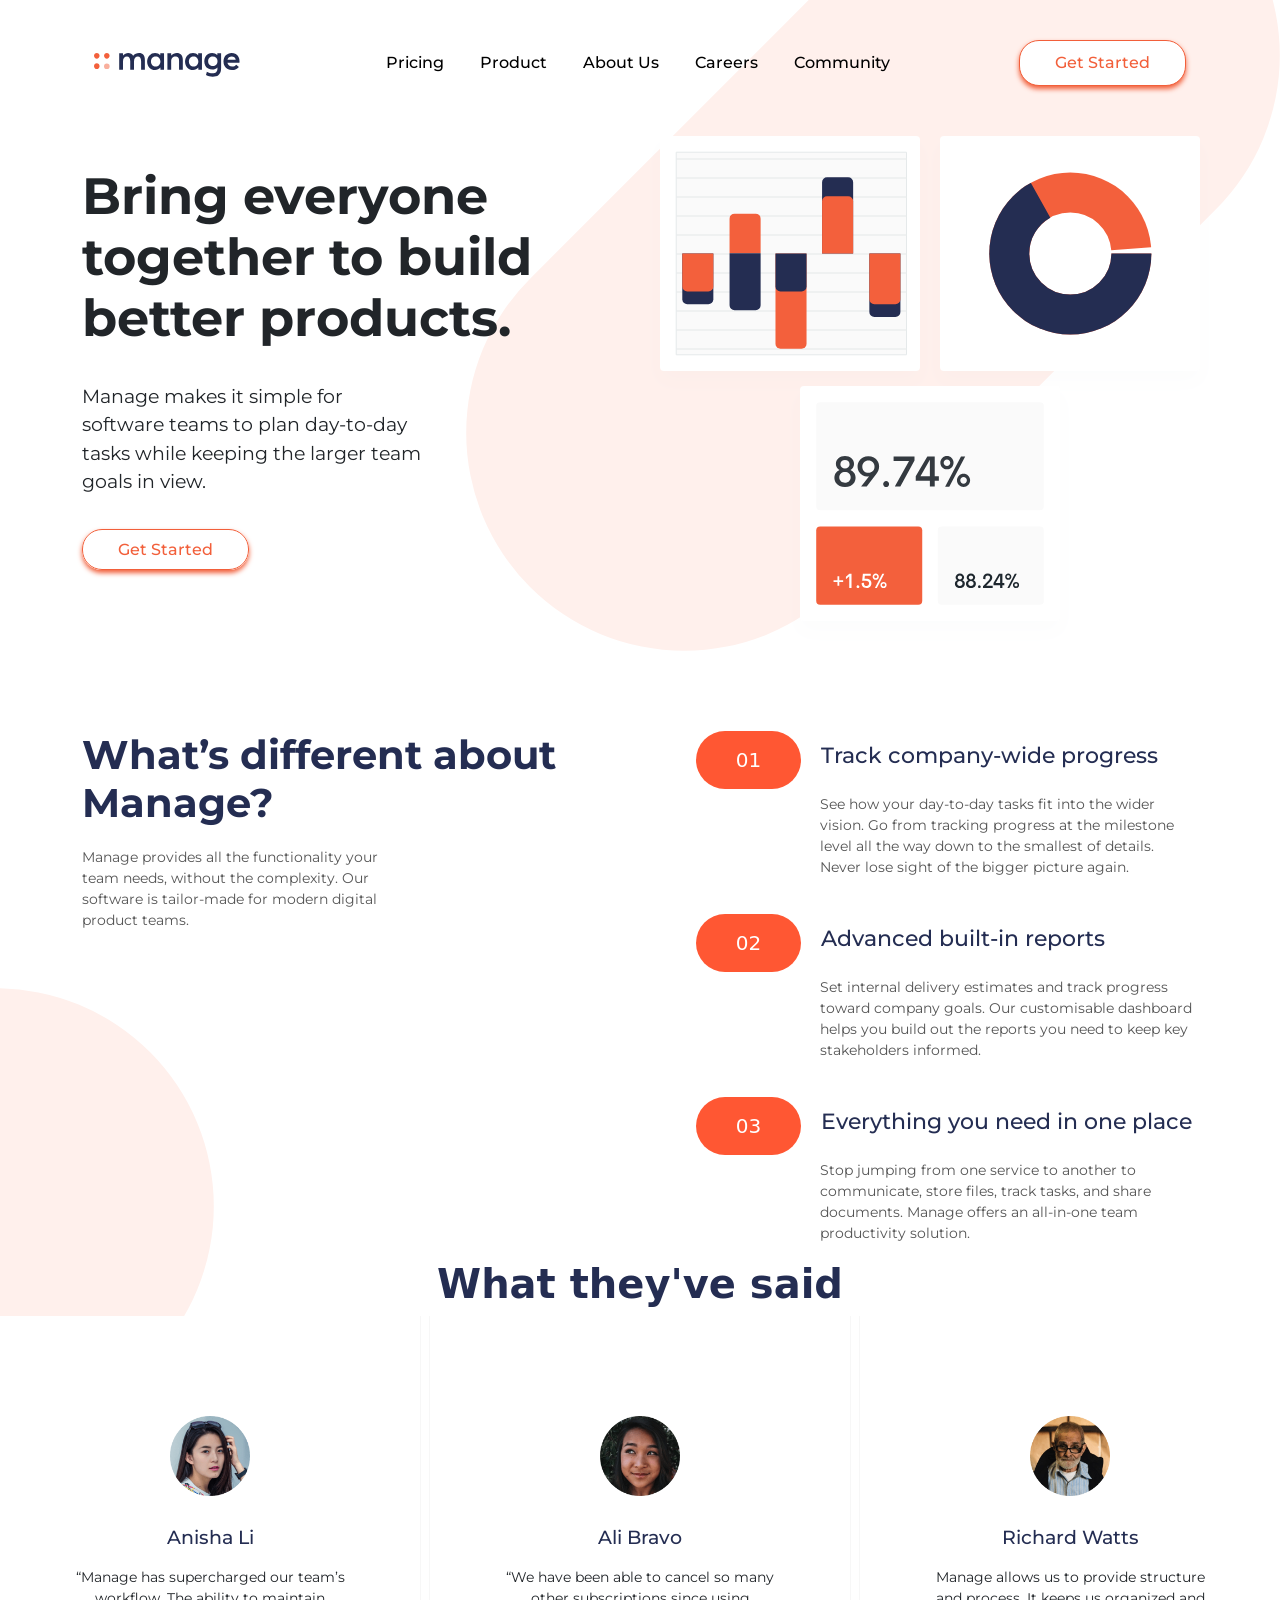
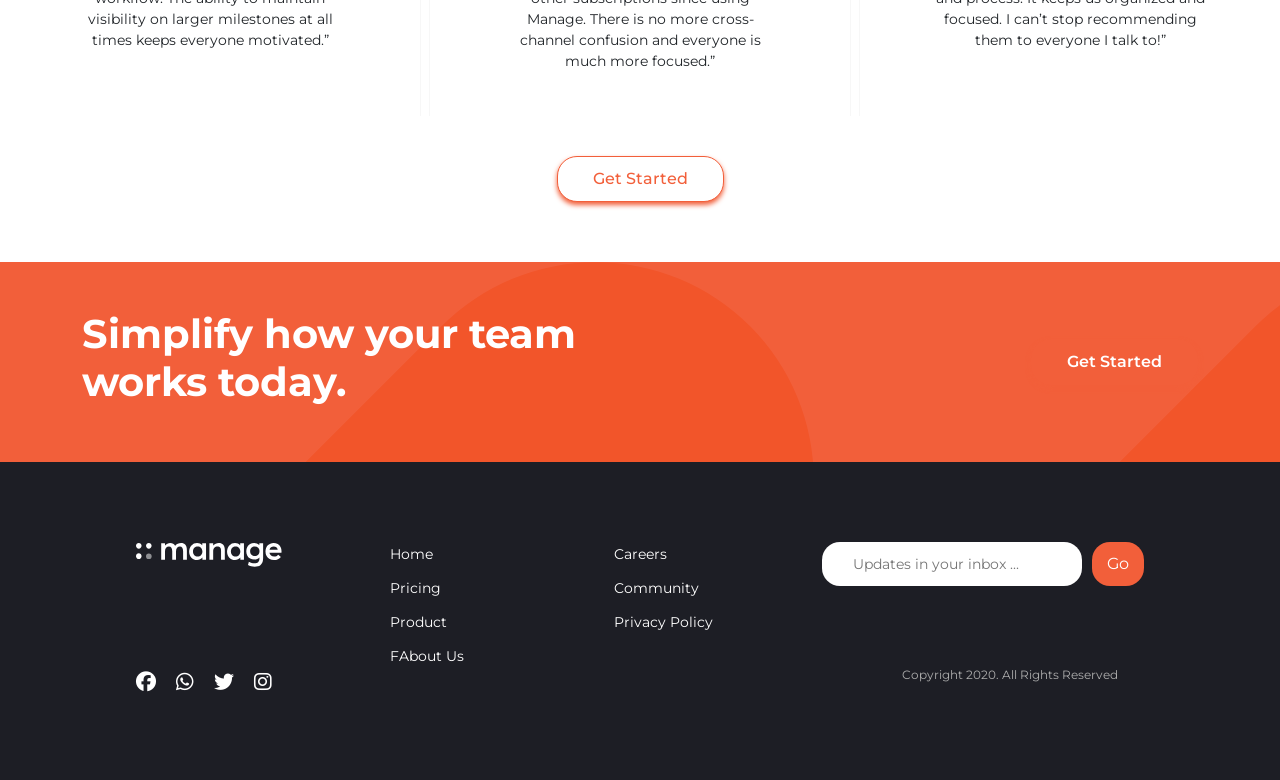
==== index.html @ f0236c1e "index" ====
<!DOCTYPE html>
<html lang="en">
<head>
    <meta charset="UTF-8">
    <meta name="viewport" content="width=device-width, initial-scale=1.0">
    <link rel="stylesheet" href="manage-style.css">
    <link href="https://cdn.jsdelivr.net/npm/bootstrap@5.3.3/dist/css/bootstrap.min.css" rel="stylesheet" integrity="sha384-QWTKZyjpPEjISv5WaRU9OFeRpok6YctnYmDr5pNlyT2bRjXh0JMhjY6hW+ALEwIH" crossorigin="anonymous">
    <link rel="stylesheet" href="https://cdnjs.cloudflare.com/ajax/libs/font-awesome/6.7.2/css/all.min.css">

      <!-- Owl Carousel CSS -->
  <link rel="stylesheet" href="https://cdnjs.cloudflare.com/ajax/libs/OwlCarousel2/2.3.4/assets/owl.carousel.min.css">
  <link rel="stylesheet" href="https://cdnjs.cloudflare.com/ajax/libs/OwlCarousel2/2.3.4/assets/owl.theme.default.min.css">
   
    <title>Landing Page</title>
</head>
<body>
<div class="main-section ">
    <div class="container">
    <!-- header start -->
    <nav class="navbar navbar-expand-lg ">
        <div class="container-fluid">
          <a class="navbar-brand" href="#">
            <img src="/images/logo.svg" alt="">
          </a>
          <button class="navbar-toggler" type="button" data-bs-toggle="collapse" data-bs-target="#navbarSupportedContent" aria-controls="navbarSupportedContent" aria-expanded="false" aria-label="Toggle navigation">
            <span class="navbar-toggler-icon"></span>
          </button>
          <div class="collapse navbar-collapse" id="navbarSupportedContent">
            <ul class="navbar-nav me-auto mb-2 mb-lg-0">
              <li class="nav-item">
                <a class="nav-link active" aria-current="page" href="#">Pricing</a>
              </li>
              <li class="nav-item">
                <a class="nav-link active" aria-current="page" href="#">Product</a>
              </li>
              <li class="nav-item">
                <a class="nav-link active" aria-current="page" href="#">About Us</a>
              </li>
              <li class="nav-item">
                <a class="nav-link active" aria-current="page" href="#">Careers</a>
              </li>
              <li class="nav-item">
                <a class="nav-link active" aria-current="page" href="#">Community</a>
              </li>
              
              <!-- <li class="nav-item dropdown">
                <a class="nav-link dropdown-toggle" href="#" role="button" data-bs-toggle="dropdown" aria-expanded="false">
                  Dropdown
                </a>
                <ul class="dropdown-menu">
                  <li><a class="dropdown-item" href="#">Action</a></li>
                  <li><a class="dropdown-item" href="#">Another action</a></li>
                  <li><hr class="dropdown-divider"></li>
                  <li><a class="dropdown-item" href="#">Something else here</a></li>
                </ul>
              </li> -->
              
            </ul>
            <!-- <form class="d-flex" role="search">
              <input class="form-control me-2" type="search" placeholder="Search" aria-label="Search">
              <button class="btn btn-outline-success" type="submit">Search</button>
            </form> -->
            <button type="button" class="header-btn">Get Started</button>
          </div>
        </div>
      </nav>
     <!-- header end  -->

     <!-- Banner Section start -->
      <section class="banner-section">
        <div class="banner-content">
            <h2>Bring everyone together to build better products.</h2>
            <p>Manage makes it simple for software teams to plan day-to-day 
                tasks while keeping the larger team goals in view.</p>
            <a href="#" class="banner-btn header-btn">Get Started</a>

        </div>
        <div class="banner-image">
            <img src="/images/illustration-intro.svg" alt="">
        </div>
      </section>
      <!-- Bannner section end  -->

      </div>
</div>


       <!-- Different section start -->
      <section class="main-different ">
        <div class="container difference-section">
        <div class="df-content">
          <h2>What’s different about Manage?</h2>
          <p>
            Manage provides all the functionality your team needs, without the complexity. 
            Our software is tailor-made for modern digital product teams.
          </p>
        </div>
        <div class="df-features">
          <div class="df-feature">
            <div class="df-num">
            <div class="df-feature-number">01</div>
            <div class="df-num-heading">
                <h3>Track company-wide progress</h3>
            </div>
            </div>
            <div class="df-feature-text">
              <p>
                See how your day-to-day tasks fit into the wider vision. Go from tracking 
                progress at the milestone level all the way down to the smallest of details. 
                Never lose sight of the bigger picture again.
              </p>
            </div>
          </div>
          <div class="df-feature">
            <div class="df-num">
            <div class="df-feature-number">02</div>
            <div class="df-num-heading">
             <h3>Advanced built-in reports</h3>
           </div>
            </div>
            <div class="df-feature-text">
              
              <p>
                Set internal delivery estimates and track progress toward company goals. 
                Our customisable dashboard helps you build out the reports you need to 
                keep key stakeholders informed.
              </p>
            </div>
          </div>
          <div class="df-feature">
            <div class="df-num">
            <div class="df-feature-number">03</div>
            <div class="df-num-heading">
                <h3>Everything you need in one place</h3>
            </div>


           </div>
            <div class="df-feature-text">
              <p>
                Stop jumping from one service to another to communicate, store files, 
                track tasks, and share documents. Manage offers an all-in-one team 
                productivity solution.
              </p>
            </div>
          </div>
        </div>
    </div>
<!-- Different section end -->

      <!-- Testimonials section start -->
       <!-- Owl Carousel -->
        <div class="owl-slider-main">
            <h2>What they've said</h2>
  <div class="owl-carousel owl-theme">
    <div class="item">
        <div class="slider-img">
            <img src="/images/avatar-anisha.png" alt="">
        </div>
        <div class="slider-content">
            <h4>Anisha Li</h4>
            <p>“Manage has supercharged our team’s workflow. The ability to maintain 
                visibility on larger milestones at all times keeps everyone motivated.”</p>
        </div>
    </div>
    <div class="item">
        <div class="slider-img">
            <img src="/images/avatar-ali.png" alt="">
        </div>
        <div class="slider-content">
            <h4>
                Ali Bravo</h4>
            <p>“We have been able to cancel so many other subscriptions since using 
                Manage. There is no more cross-channel confusion and everyone is much 
                more focused.”</p>
        </div>
    </div>
    <div class="item">
        <div class="slider-img">
            <img src="/images/avatar-richard.png" alt="">
        </div>
        <div class="slider-content">
            <h4> Richard Watts</h4>
            <p>Manage allows us to provide structure and process. It keeps us organized 
                and focused. I can’t stop recommending them to everyone I talk to!”</p>
        </div>
    </div>
    <div class="item">
        <div class="slider-img">
            <img src="/images/avatar-shanai.png" alt="">
        </div>
        <div class="slider-content">
            <h4> Shanai Gough</h4>
            <p> “Their software allows us to track, manage and collaborate on our projects 
                from anywhere. It keeps the whole team in-sync without being intrusive.”</p>
        </div>
    </div>
  </div>
</div>

<div class="test-monials-btn">
    <button type="button" class="header-btn test-btn">Get Started</button>
</div>
    
       <!-- Testimonials section end -->
</section>



<!-- second last section start -->
 <div class="main-sec-last">
    <div id="overlay"></div>
<div class="container sec-last-af">
    <div class="left-side-last">
        <h2>Simplify how your team <br>works today.</h2>
    </div>
    <div class="right-side-last">
        <button type="button" class="header-btn test-btn second-last-btn">Get Started</button>
    </div>
</div>
 </div>
 <!-- Second last section end -->



<!-- Footer section start -->





<div class="footer">
    <div class="container footer">
    <div class="footer-logo">
        <div class="footer-img">
            <img src="/images/logo.svg" alt="">
        </div>
        <div class="footer-icon">
            <a href="#"><i class="fa-brands fa-facebook" style="color: #ffffff;"></i></a>
            <a href="#"><i class="fa-brands fa-whatsapp" style="color: #ffffff;"></i></a>
            <a href="#"><i class="fa-brands fa-twitter" style="color: #ffffff;"></i></a>
            <a href="#"><i class="fa-brands fa-instagram" style="color: #ffffff;"></i></a>
        </div>
    </div>
    <div class="product-main">
    <div class="product-footer">
        
        <ul>
            <li><a href="#">Home</a></li>
            <li><a href="#">Pricing</a></li>
            <li><a href="#">Product</a></li>
            <li><a href="#">FAbout Us</a></li>
            
        </ul>
    </div>
    <div class="company-footer product-footer">
        
        <ul>
            <li><a href="#">Careers</a></li>
            <li><a href="#">Community</a></li>
            <li><a href="#">Privacy Policy</a></li>
            
        </ul>
    </div>
</div>
    <div class="connect-footer product-footer">
        <div class="footer-box serch-box">
            <div class="search-bar">
              <input type="text" placeholder="Updates in your inbox ...">
              <button>Go</button>
            </div>
            <div class="footer-content-line">
              <p>Copyright 2020. All Rights Reserved</p>
            </div>
        
          </div>
    </div>
</div>
</div>

 <!-- Footer section end -->



      


  <!-- jQuery -->
  <script src="https://code.jquery.com/jquery-3.6.0.min.js"></script>

  <!-- Owl Carousel JS -->
  <script src="https://cdnjs.cloudflare.com/ajax/libs/OwlCarousel2/2.3.4/owl.carousel.min.js"></script>

  <!-- Custom JS -->
  <script>
    $(document).ready(function(){
      $(".owl-carousel").owlCarousel({
        loop: true,            // Loop through slides
        margin: 10,            // Space between slides
        nav: true,             // Show next/prev buttons on mobile
        dots: true,            // Show dots on mobile
        responsive: {
          0: {
            items: 1,          // 1 item per slide on mobile
            dots: true,        // Dots for mobile
            nav: true          // Next/Previous arrows for mobile
          },
          600: {
            items: 3           // 3 items per slide on tablet/desktop
          },
          1000: {
            items: 3           // 3 items per slide on large screens
          }
        }
      });
    });
  </script>




<script src="https://cdn.jsdelivr.net/npm/bootstrap@5.3.3/dist/js/bootstrap.bundle.min.js" integrity="sha384-YvpcrYf0tY3lHB60NNkmXc5s9fDVZLESaAA55NDzOxhy9GkcIdslK1eN7N6jIeHz" crossorigin="anonymous"></script>
</body>
</html>
---- manage-style.css ----
@import url('https://fonts.googleapis.com/css2?family=Fraunces:ital,opsz,wght@0,9..144,100..900;1,9..144,100..900&family=Montserrat:ital,wght@0,100..900;1,100..900&family=Overpass:ital,wght@0,100..900;1,100..900&display=swap');

@import url('https://fonts.googleapis.com/css2?family=Fraunces:ital,opsz,wght@0,9..144,100..900;1,9..144,100..900&family=Montserrat:ital,wght@0,100..900;1,100..900&family=Overpass:ital,wght@0,100..900;1,100..900&family=Ubuntu:ital,wght@0,300;0,400;0,500;0,700;1,300;1,400;1,500;1,700&display=swap');
body{
    margin: 0px;
    padding: 0px;
}
/* Header css start */
/* header {
    display: flex;
    justify-content: space-around;
} */
.main-section {
    background-image: url('/images/bg-tablet-pattern.svg');
    background-repeat: no-repeat;
    background-position: right;
    background-position-y: bottom;
}
.navbar-expand-lg .navbar-nav {
    flex-direction: row;
    margin-left: auto;
    gap: 20px;
}
nav.navbar.navbar-expand-lg {
    padding: 40px 0px;
}
.collapse ul li a{
    font-family: "Montserrat", serif;
    font-weight: 500;
}
.header-btn {
    padding: 10px 35px !important;
    border: 1px solid #f25f3a;
    border-radius: 20px;
    font-family: "Montserrat", serif;
    color: #f25f3a;
    font-weight: 500;
    box-shadow: 0px 3px 5px 0px #f25f3a;
    background-color: #fff;
    text-decoration: none;
}
.header-btn:hover{
    background-color: #f25f3a;
    color: #fff;
    box-shadow: 0px 3px 5px 0px #f25f3a;
    transition: 0.3s ease-in-out;
}

@media (max-width: 768px) {
    .navbar-expand-lg .navbar-nav {
        flex-direction: column;
        margin-left: auto;
        gap: 0px;
    }
    
}
/* header css end  */

/* banner css start */
.banner-section{
    display: flex;
}
.banner-content {
    width: 50%;
    padding: 40px 15px 40px 0px;
}
.banner-image {
    width: 50%;
}
.banner-content h2 {
    font-size: 51px;
    font-family: "Montserrat", serif;
    font-weight: 700;
}
.banner-content p {
    font-size: 19px;
    font-family: "Montserrat", serif;
    padding: 25px 203px 25px 0px;
}


/* Tablet Screens*/
@media screen and (max-width: 1024px) {
    .banner-content h2 {
        font-size: 42px;
    }

    .banner-content p {
        font-size: 18px;
        padding: 15px 50px;
    }

    .banner-image img {
        width: 80%;
    }
}

/* Mobile Screens */
@media screen and (max-width: 768px) {
    .banner-section {
        flex-direction: column;
    }

    .banner-image {
        width: 100%;
        order: -1; /* Image ko content ke upar dikhane ke liye */
        display: flex;
        justify-content: center;
        margin-bottom: 20px;
    }

    .banner-image img {
        width: 90%;
    }

    .banner-content {
        width: 100%;
        text-align: center;
        padding: 20px;
    }

    .banner-content h2 {
        font-size: 32px;
    }

    .banner-content p {
        font-size: 16px;
        padding: 15px 20px;
    }

    .banner-btn {
        display: inline-block;
        margin-top: 20px;
        font-size: 16px;
        padding: 10px 20px;
    }
}

/* Small Mobile Screens */
@media screen and (max-width: 480px) {
    .banner-content h2 {
        font-size: 28px;
    }

    .banner-content p {
        font-size: 14px;
    }

    .banner-image img {
        width: 100%;
    }

    .banner-btn {
        font-size: 14px;
        padding: 8px 16px;
    }
}


/* banner css end  */

/* Different Section css start */
.main-different {
    margin-top: 80px;
    background-image: url('/images/bg-tablet-pattern.svg');
    background-repeat: no-repeat;
    background-position: bottom;
    background-position-x: -600px;
    /* background-size: contain; */
}
.difference-section {
    display: flex;
    flex-direction: row;
    align-items: flex-start;
    gap: 20px;
    
    justify-content: space-between;
}
  
  .df-content {
   width: 45%;
  }
  
  .df-content h2 {
    font-size: 40px;
    color: #242d52;
    font-weight: 700;
    font-family: "Montserrat", serif;
}
  
.df-content p {
    color: #555;
    margin-top: 10px;
    font-size: 14px;
    font-family: "Montserrat", serif;
    padding: 10px 203px  10px 0px;
}
  .df-features {
    display: flex;
    width: 45%;
    flex-direction: column;
    gap: 20px;
  }
  
  /* .df-feature {
    display: flex;
    align-items: flex-start;
    gap: 20px;
  } */
  .df-num {
    display: flex;
    gap: 20px;
    align-items: center;
}
  
.df-feature-number {
    background-color: #ff5733;
    color: #fff;
    font-size: 20px;
    font-weight: 500;
    padding: 14px 40px;
    border-radius: 50px;
}
.df-feature-text {
    padding: 0px 0px 0px 124px;
}
.df-num-heading h3 {
    font-size: 22px;
    color: #242d52;
    font-family: "Montserrat", serif;
}
  
  .df-feature-text h3 {
    font-size: 1.2rem;
    font-family: "Montserrat", serif;
    color: #222;
  }
  
  .df-feature-text p {
    color: #555;
    font-size: 14px;
    font-family: "Montserrat", serif;
    margin-top: 5px;
  }
  
  /* Responsive Design */
  @media (max-width: 768px) {
    /* .difference-section {
      align-items: center;
      text-align: center;
    } */
    .difference-section {
      display: flex;
      flex-direction: column;
      align-items: flex-start;
      gap: 20px;
  }
  .df-content p {
    color: #555;
    margin-top: 10px;
    font-size: 14px;
    font-family: "Montserrat", serif;
    padding: 0;
}
  .df-feature-text p {
    color: #555;
    margin-top: 5px;
    text-align: left;
}
  .df-num-heading h3 {
    font-size: 19px;
    font-weight: 400;
}
  .df-feature-text {
    padding: 10px;
}
.df-num {
    background-color: #f25f3a4c;
    border-radius: 28px 0px 0px 28px;
}
  .df-features {
    display: flex;
    width: 100%;
    flex-direction: column;
    gap: 20px;
}
  .df-content {
    width: 100%;
    text-align: center;
}
  
    .content {
      text-align: center;
    }
  
    .features {
      align-items: center;
    }
  
    .feature {
      flex-direction: column;
      align-items: center;
      text-align: center;
    }
  
    .feature-number {
      font-size: 1.2rem;
      padding: 8px 15px;
    }
  }
/* Different section css end  */


/* testimonial css start */

.owl-carousel .item {
    text-align: center;
    padding: 70px;
    height: 400px;
    background: #fff;
    box-shadow: 0px 0px 1px 0px #ccc;
}
  .owl-carousel .item img {
    width: 80px !important;
    height: 80px;
    margin: 0px auto;
    border-radius: 8px;
}
.slider-img {
    text-align: center;
    padding: 30px;
}
.slider-content h4{
    font-size: 1.2rem;
    font-family: "Montserrat", serif;
    color: #242d52;
}
.slider-content p {
    padding: 10px 0px;
    font-family: "Montserrat", serif;
    font-size: 14px;
}
.owl-slider-main {
    text-align: center;
}
.owl-slider-main h2{
    color: #242d52;
    font-weight: 700;
    font-size: 40px;
}

  /* Custom CSS for the Owl Carousel */
  .owl-carousel .owl-nav {
    display: none; /* Hide next/prev arrows by default */
  }

  .owl-carousel .owl-dots {
    display: none; /* Hide dots on desktop */
    text-align: center;
  }

  .owl-carousel .owl-dots .owl-dot {
    margin: 0 5px;
    display: inline-block;
    background: #ccc;
    width: 0;
    margin: 0px 10px;
    height: 0;
    border-radius: 50%;
    cursor: pointer;
}
.test-monials-btn {
    margin: 0px auto;
    padding-top: 40px;
    text-align: center;
}

  .owl-carousel .owl-dots .owl-dot.active {
    background: #ccc;
  }

  /* Show dots only on mobile devices */
  @media (max-width: 767px) {
    .owl-carousel .owl-dots {
        display: block;
        margin-top: -20px;
        margin-left: -20px;
    }
    .owl-carousel .item {
        text-align: center;
        padding: 14px;
        box-shadow: 0px 0px 1px 0px #ccc;
    }

    /* .owl-carousel .owl-nav {
      display: block; 
    } */
  }
/* testimonials css end */


/* second last section css start */
.main-sec-last {
    margin: 60px 0px 0px 0px;
    display: flex;
    height: 200px;
    background-image: url('/images/bg-tablet-pattern.svg');
    background-color: #f25f3a;
    align-items: center;
    background-blend-mode: color-burn;
}
.sec-last-af {
    display: flex;
    justify-content: space-between;
}
.left-side-last h2 {
    font-size: 40px;
    font-weight: 700;
    font-family: "Montserrat", serif;
    color: #fff;
}
.right-side-last {
    display: flex;
    align-items: center;
}
.second-last-btn{
    background-color: #f25f3a;
    color: #fff;
    border: 1px solid transparent;
    font-weight: 600;
}
.second-last-btn:hover{
    background-color: #fff;
    color: #f25f3a;
    box-shadow: 0px 3px 5px 0px #fff;
    transition: 0.3s ease-in-out;
    border: 1px solid transparent;
}
@media (max-width: 767px) {
    .sec-last-af{
        display: block;
        text-align: center;
    }
    .right-side-last {
        display: flex;
        align-items: center;
        justify-content: center;
    }
    .left-side-last{
        text-align: center;
    }
    .left-side-last h2{
        font-size: 20px;
    }

}
/* second last section css end  */


/* Footer  section css start */
.footer {
    background-color: #1d1e25;
    padding: 40px 0px;
    color: #fff;
    display: flex;
    justify-content: space-around;
    align-items: flex-start;
}
.footer-img img {
    filter: brightness(0) invert(1); /* Converts the image to white */
}
.footer-logo h2{
    color: #fff;
    font-size: 32px;
    font-weight: 600;
    margin-bottom: 20px;
}
.footer-logo {
    display: grid;
    gap: 100px;
}
.footer-icon {
    display: flex;
    gap: 20px;
    font-size: 20px;
}
.product-footer h3 {
    margin-bottom: 35px;
    font-size: 20px;
}

.footer .footer-content {
    display: flex;
    flex-direction: column;
    align-items: center;
    text-align: center;
    width: 20%;
    margin-right: 20px;
    transition: 0.3s;
    cursor: pointer;
    }
    .footer-content:hover {
        transform: scale(1.05);
    }
    .footer-content h3 {
        font-size: 18px;
        font-weight: 600;
        font-family: "Montserrat", serif;
        margin-bottom: 10px;
    }
    .footer-content p {
        font-size: 14px;
    }
    .product-footer ul{
        list-style: none;
        padding: 0px;
    }
    .product-footer ul li{
        margin-bottom: 10px;
    }
    .product-footer ul li a{
        color: #fff;
        text-decoration: none;
        font-size: 14px;
        font-family: "Montserrat", serif;
    }
    .product-main {
        display: flex;
        justify-content: space-between;
        gap: 150px;
    }
    .footer-content-line {
        font-size: 12px;
        margin-top: 80px;
        padding-left: 25%;
        font-family: "Montserrat", serif;
        color: #adadad;
    }

/* Footer responsive CSS */
@media screen and (max-width: 768px) {
    .footer {
        flex-direction: column;
        align-items: center;
        padding: 20px 10px;
    }
    .footer-logo {
        margin-bottom: 20px;
        text-align: center;
    }
    .footer-logo h2 {
        font-size: 28px;
    }
    .product-footer {
        margin-bottom: 20px;
        text-align: center;
    }
    .product-footer h3 {
        font-size: 18px;
        margin-bottom: 15px;
    }
    .product-footer ul {
        padding: 0;
    }
    .footer-content-line {
        font-size: 12px;
        margin-top: 10%;
        order: -1;
        position: relative;
        padding-left: 0%;
        text-align: center;
    }
    .product-footer ul li {
        margin-bottom: 8px;
    }
    .product-footer ul li a {
        font-size: 14px;
    }
    .product-footer {
        margin-bottom: 20px;
        text-align: left;
        order: -3;
    }
    .product-main {
        display: flex;
        gap: 90px;
        order: -2;
    }
    .footer-icon {
        display: flex;
        gap: 46px;
        order: -1;
        font-size: 23px;
    }

}
  .search-box{
    width: 40%;
  }

  .search-bar {
    display: flex;
    gap: 10px;
}
.search-bar input[type="text"] {
    flex: 1;
    padding: 10px 31px;
    font-size: 14px;
    border-radius: 18px;
    border: none;
    font-family: "Montserrat", serif;
    outline: none;
}

  .search-bar button {
    padding: 10px 15px;
    border: none;
    font-family: "Montserrat", serif;
    border-radius: 18px;
    background-color: #f25f3a;
    color: white;
    cursor: pointer;
  }
 
/* Footer section  css end */
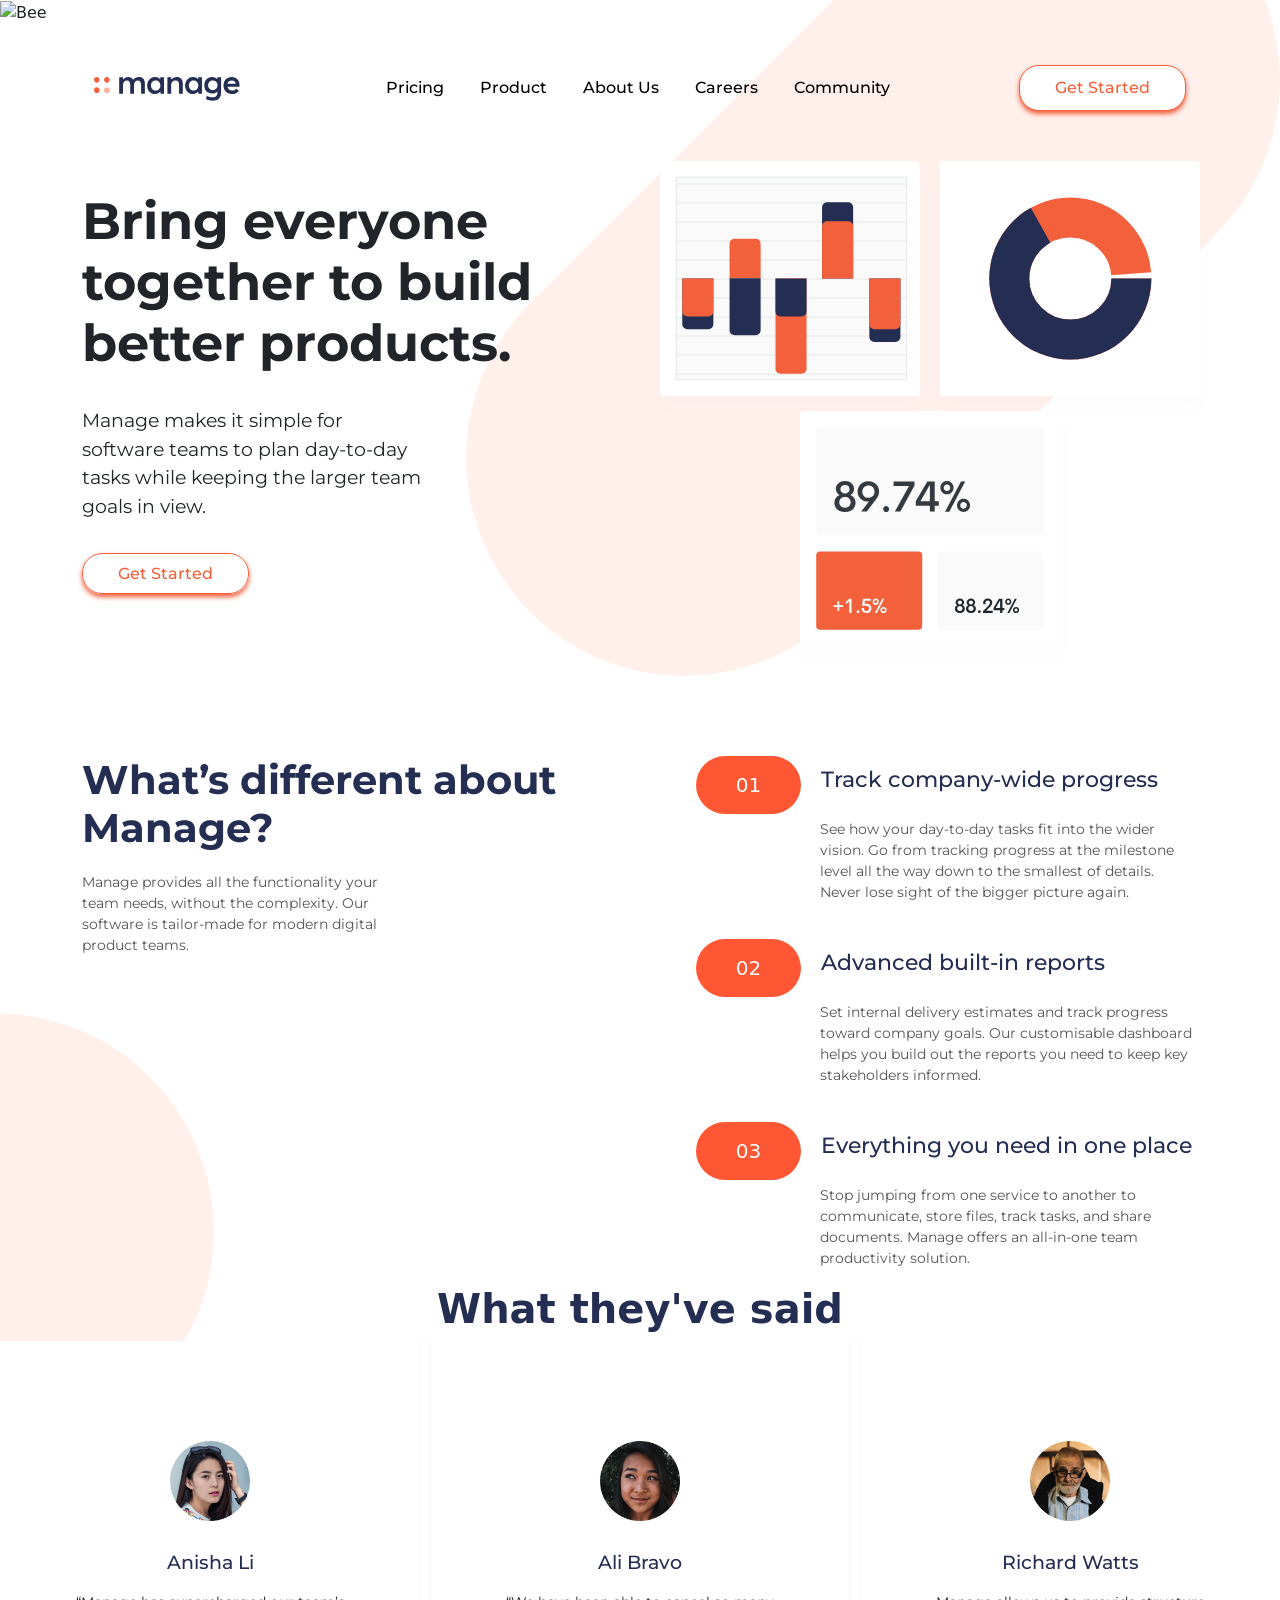
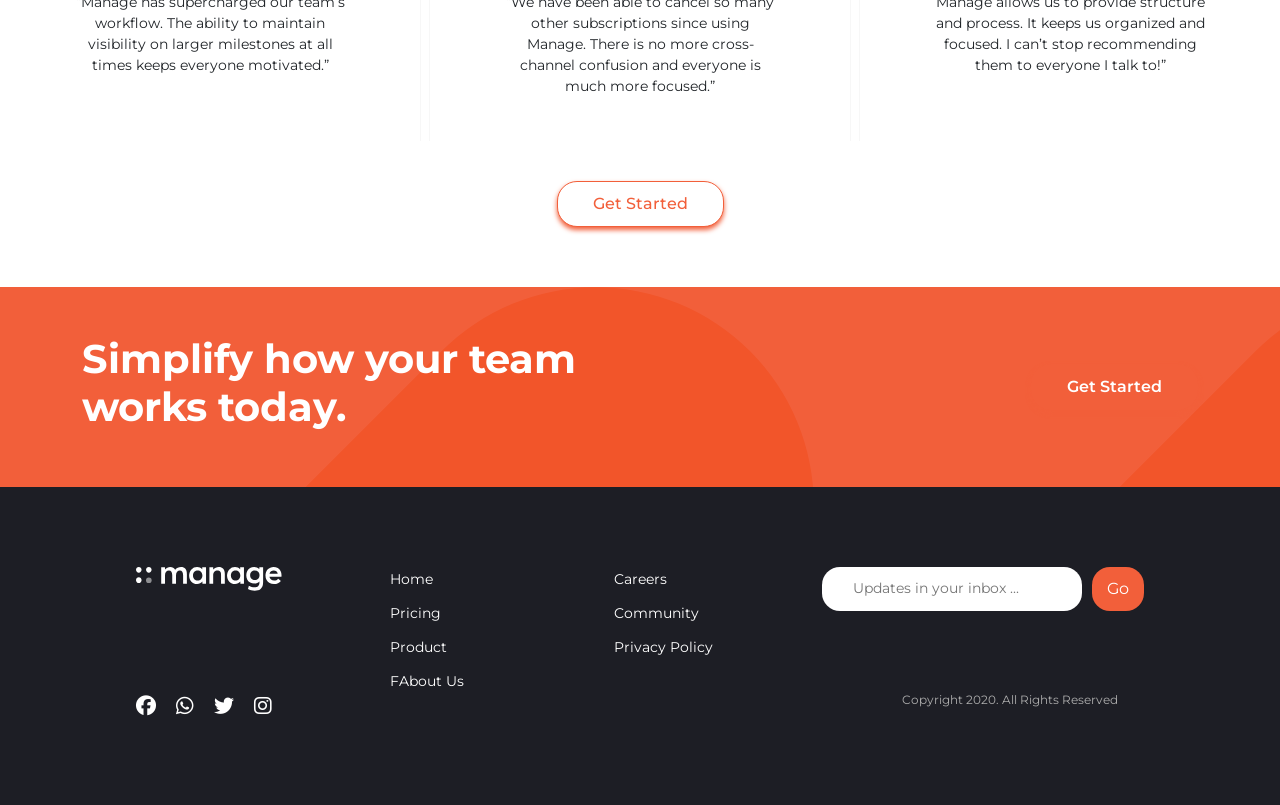
==== commit 98bf9000: "bee" ====
--- a/index.html
+++ b/index.html
@@ -15,6 +15,9 @@
 </head>
 <body>
 <div class="main-section ">
+<div class="fixed inset-x-0 top-0 flex justify-center pointer-events-none">
+  <img class="h-16 w-16 absolute top-1/2 transform -translate-y-1/2" src="https://openui.fly.dev/openui/50x50.svg?text=🐝" alt="Bee" id="bee" />
+</div>
     <div class="container">
     <!-- header start -->
     <nav class="navbar navbar-expand-lg ">
@@ -314,8 +317,30 @@
         }
       });
     });
+
+
+
+    
   </script>
 
+<script>
+  const bee = document.getElementById('bee');
+  let scrollPos = 0;
+
+  window.addEventListener('scroll', () => {
+      const scrollY = window.scrollY || window.pageYOffset;
+
+      if (scrollY > scrollPos) {
+          // scrolling down
+          bee.style.left = `${parseInt(bee.style.left, 10) + 1}px`;
+      } else {
+          // scrolling up
+          bee.style.left = `${parseInt(bee.style.left, 10) - 1}px`;
+      }
+
+      scrollPos = scrollY;
+  });
+</script>
 
 
 
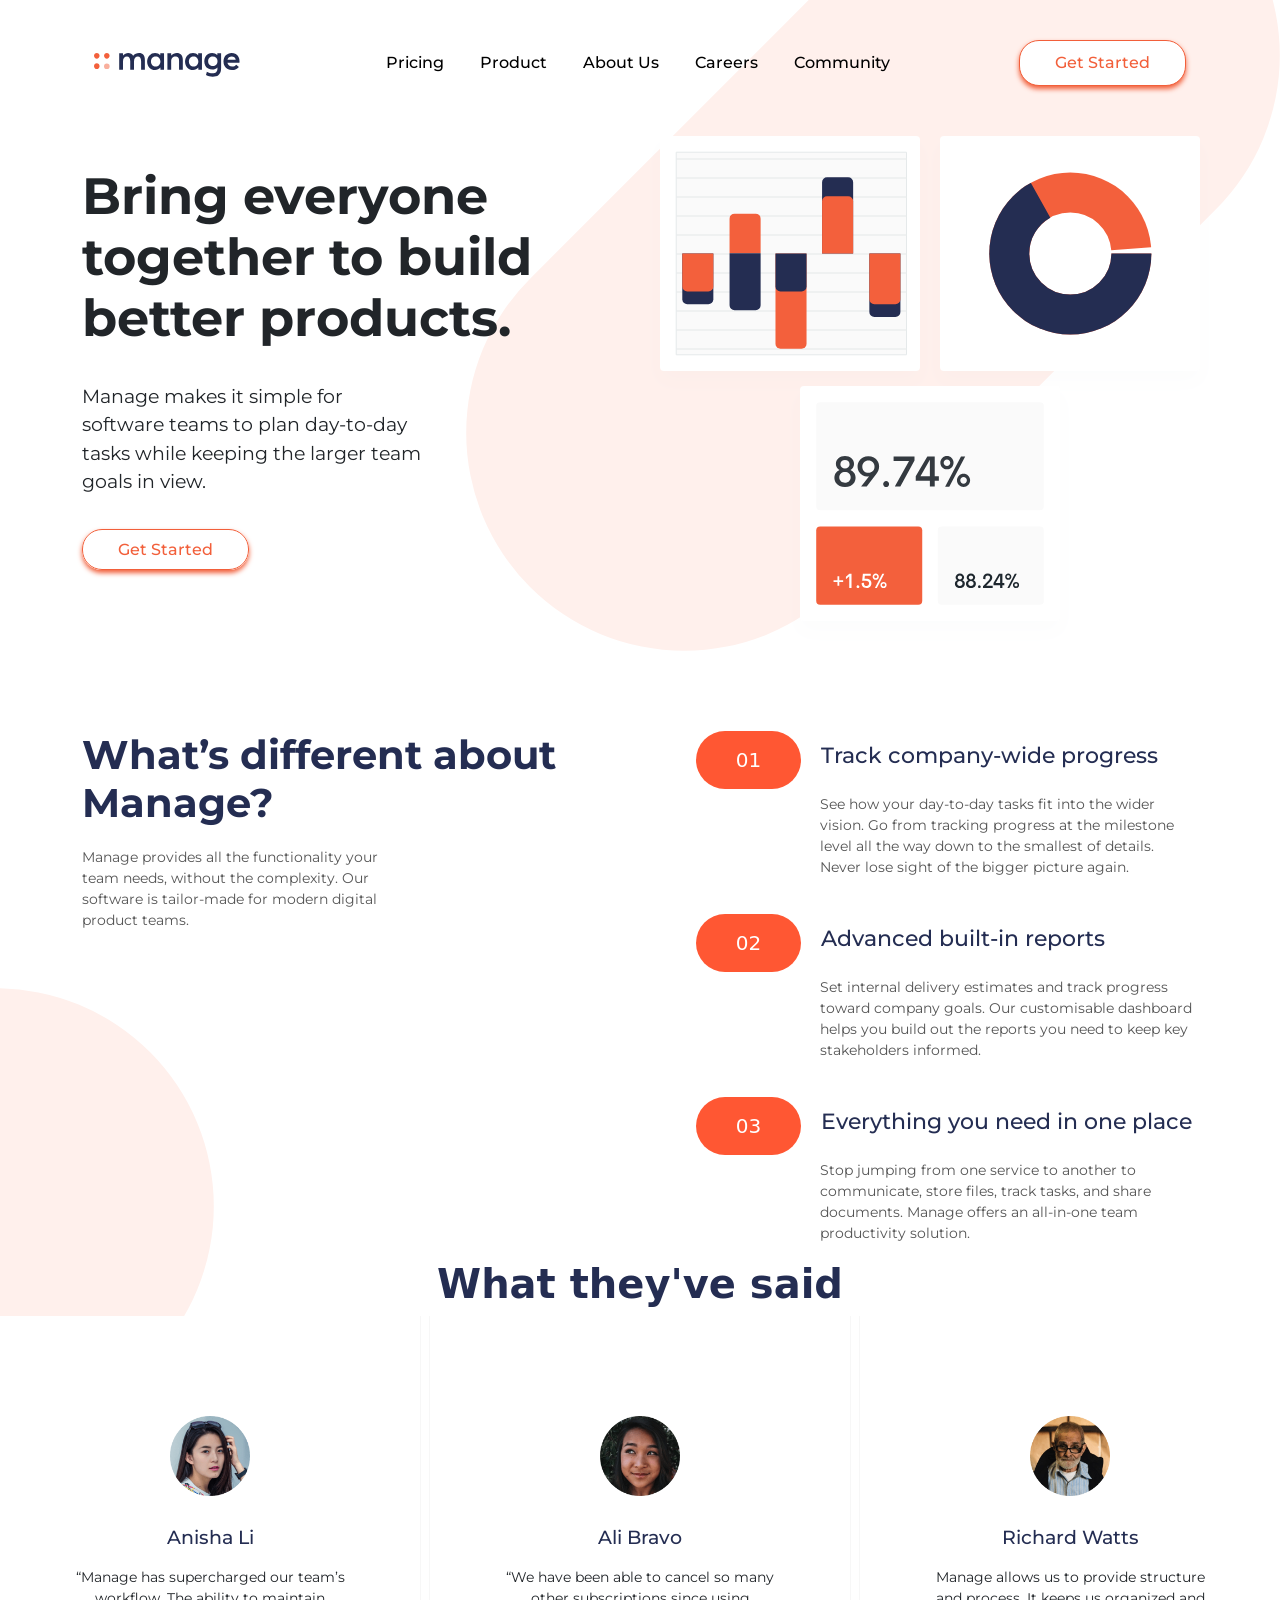
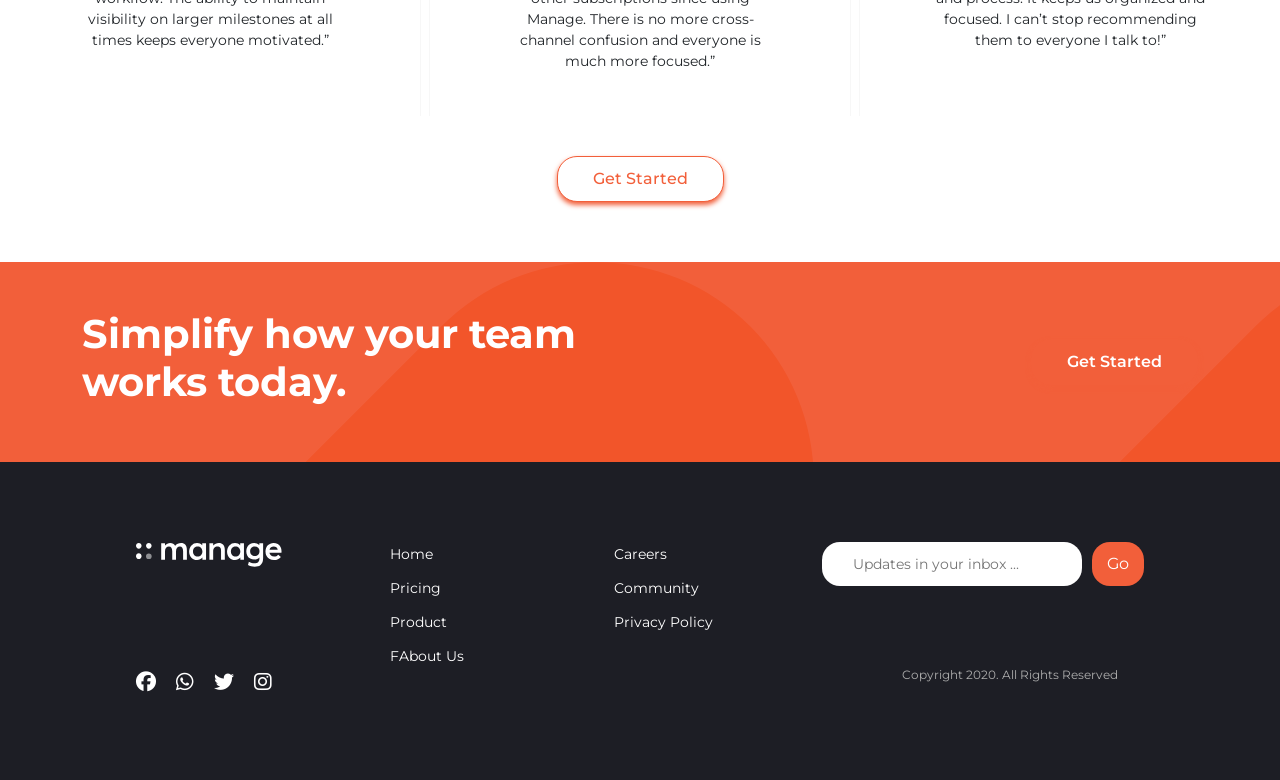
==== commit 94f2a428: "comnt" ====
--- a/index.html
+++ b/index.html
@@ -15,9 +15,9 @@
 </head>
 <body>
 <div class="main-section ">
-<div class="fixed inset-x-0 top-0 flex justify-center pointer-events-none">
+<!-- <div class="fixed inset-x-0 top-0 flex justify-center pointer-events-none">
   <img class="h-16 w-16 absolute top-1/2 transform -translate-y-1/2" src="https://openui.fly.dev/openui/50x50.svg?text=🐝" alt="Bee" id="bee" />
-</div>
+</div> -->
     <div class="container">
     <!-- header start -->
     <nav class="navbar navbar-expand-lg ">
@@ -322,6 +322,8 @@
 
     
   </script>
+<!-- Bootstrap Bundle with Popper -->
+<!-- <script src="https://cdn.jsdelivr.net/npm/bootstrap@5.3.0/dist/js/bootstrap.bundle.min.js"></script>
 
 <script>
   const bee = document.getElementById('bee');
@@ -340,7 +342,7 @@
 
       scrollPos = scrollY;
   });
-</script>
+</script> -->
 
 
 
